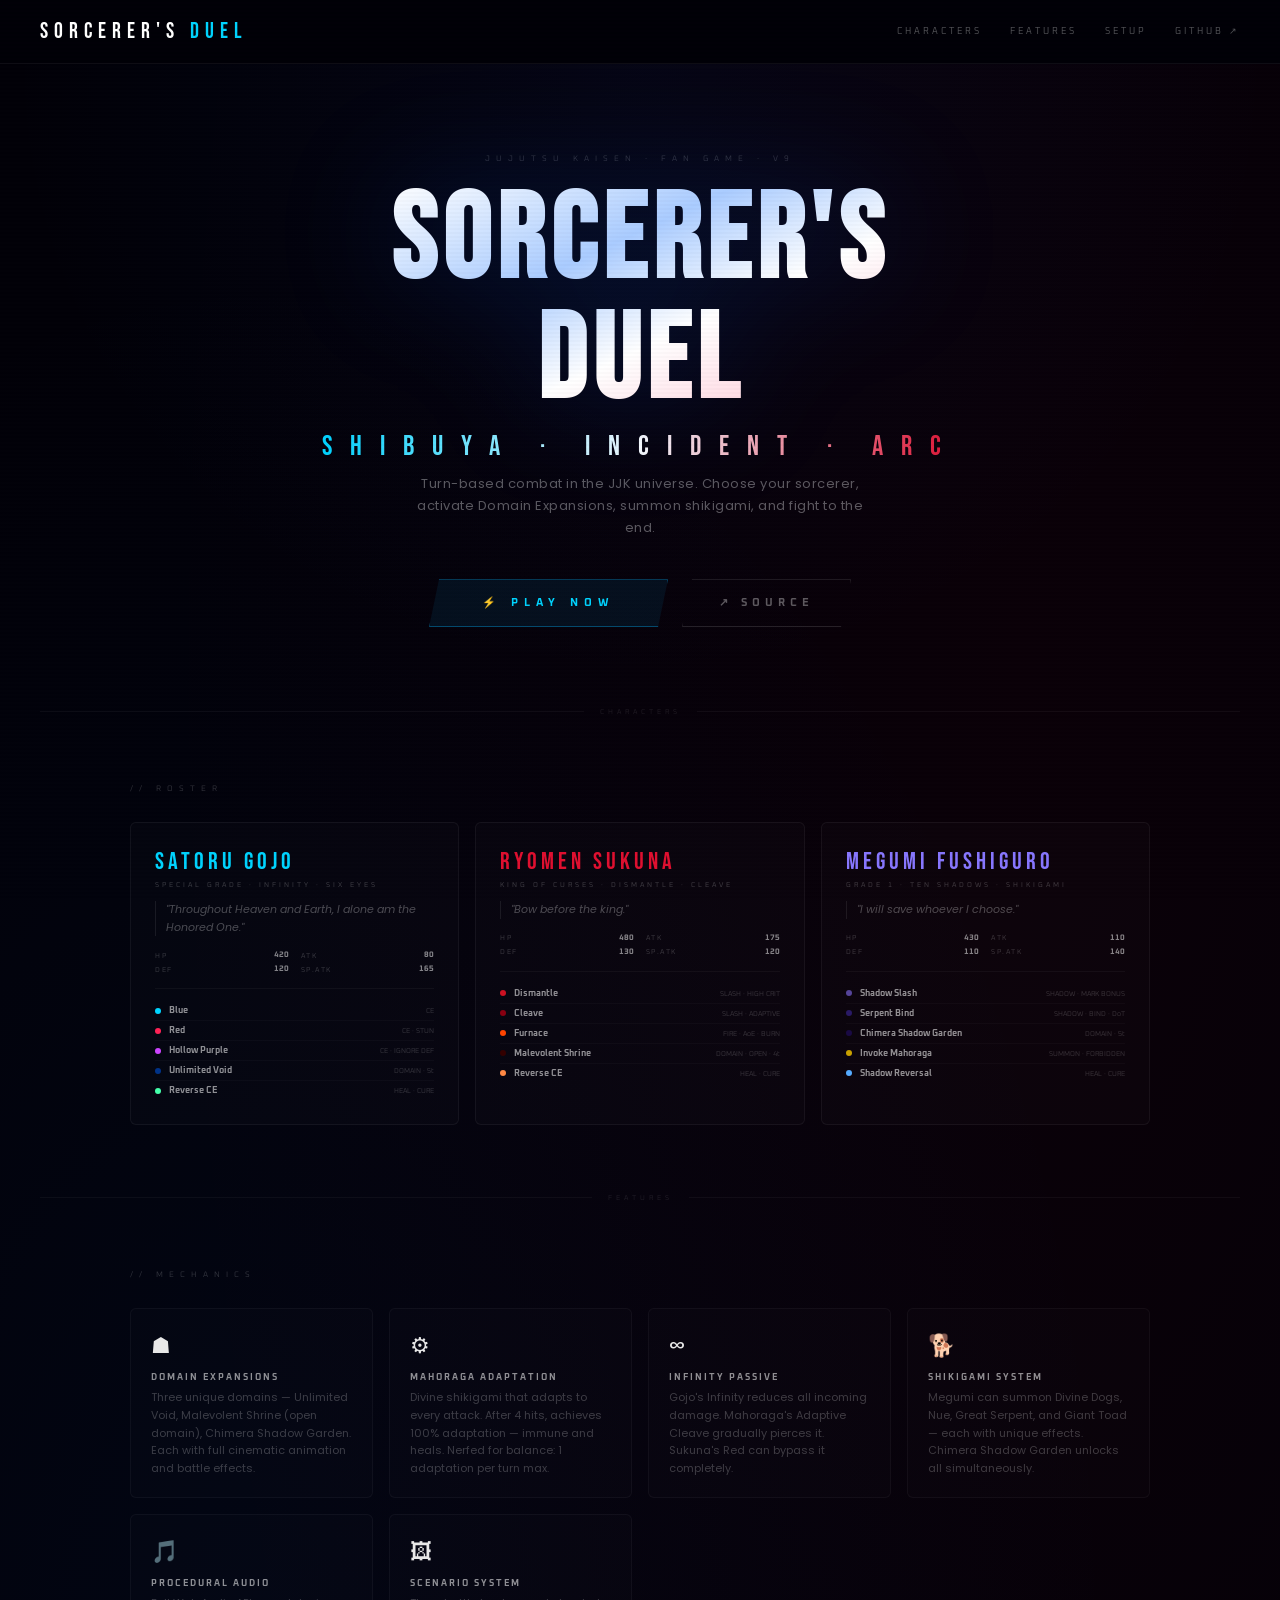
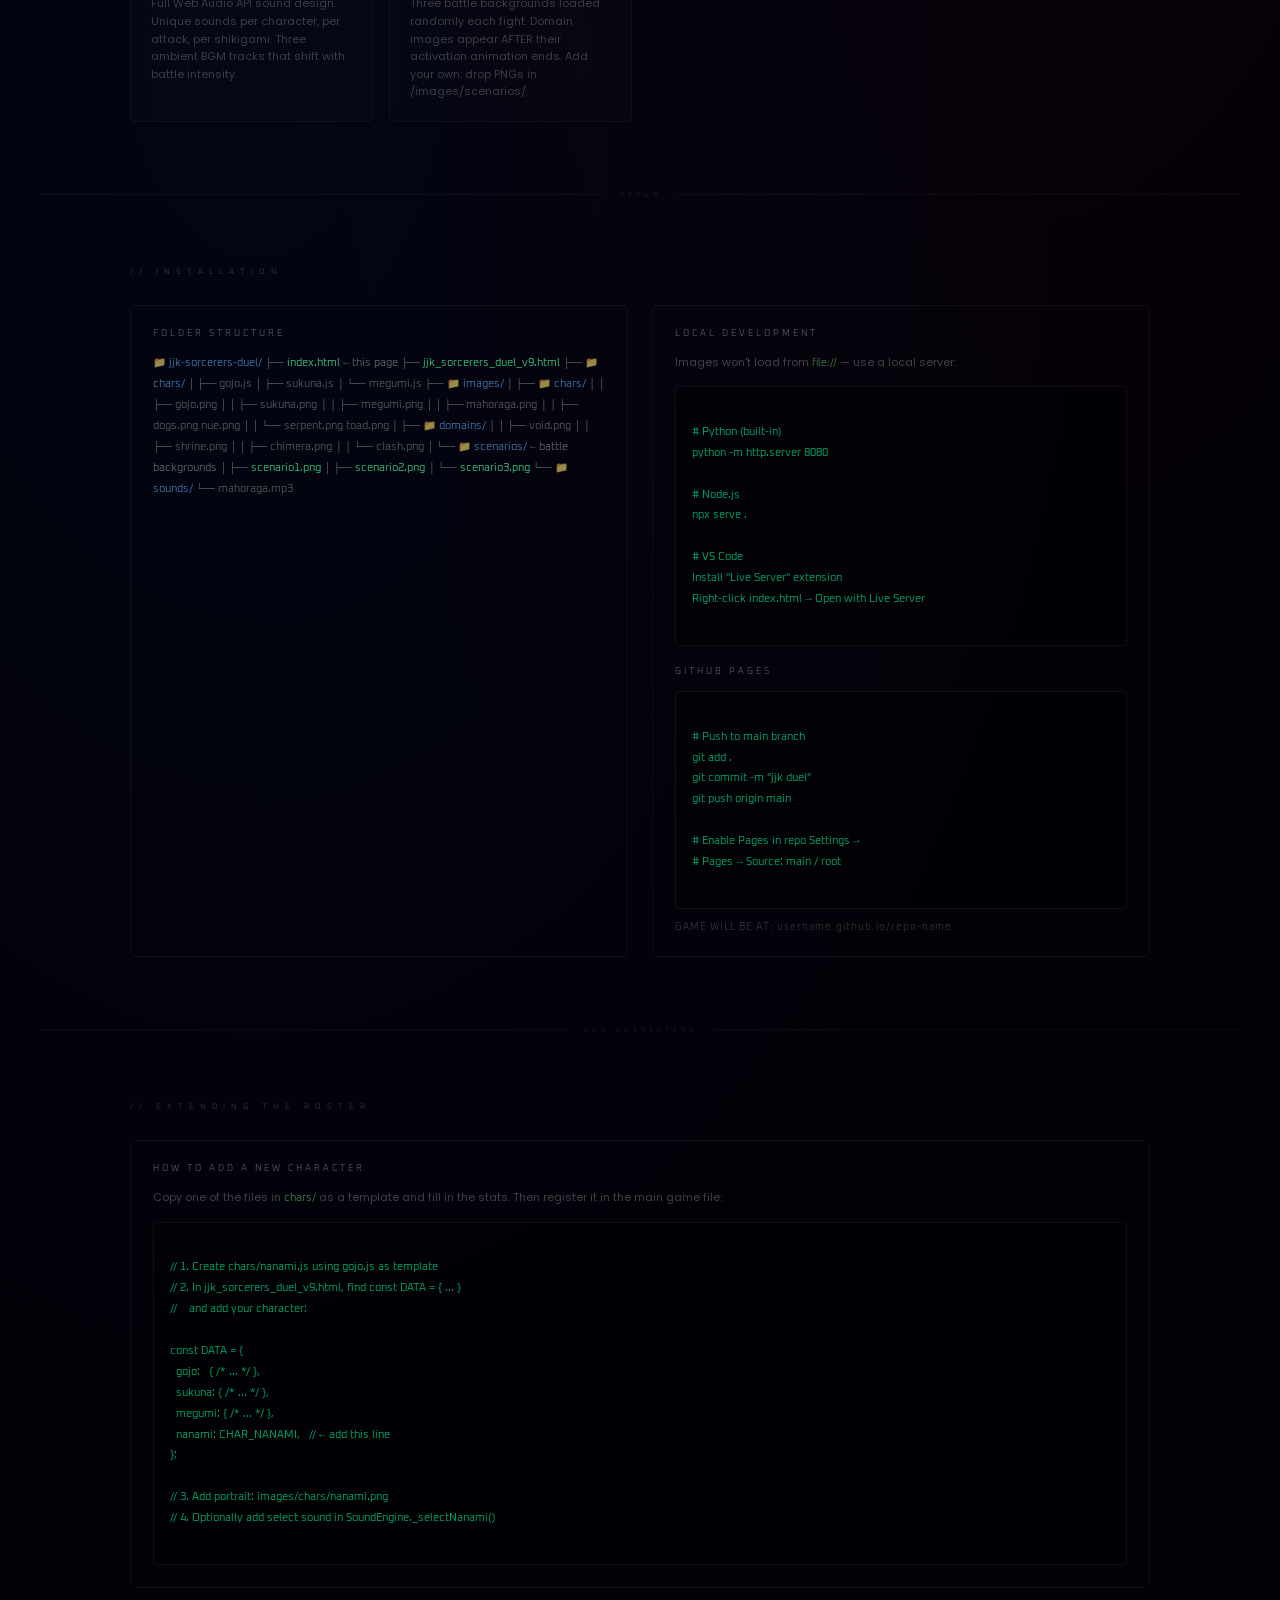
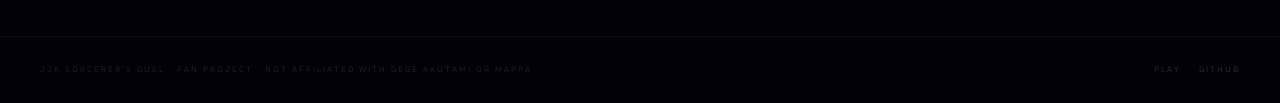
==== index.html @ ff82354a "Add files via upload" ====
<!DOCTYPE html>
<html lang="en">
<head>
<meta charset="UTF-8">
<meta name="viewport" content="width=device-width,initial-scale=1.0">
<title>JJK Sorcerer's Duel</title>
<link href="https://fonts.googleapis.com/css2?family=Bebas+Neue&family=Oxanium:wght@400;600;700;800&family=Poppins:wght@400;500;600&display=swap" rel="stylesheet">
<style>
*{margin:0;padding:0;box-sizing:border-box;}
:root{
  --blue:#00d4ff;--red:#e01030;--gold:#ffd700;
  --bg:#020108;--ft:'Bebas Neue',sans-serif;--fn:'Oxanium',monospace;
}
body{
  background:var(--bg);color:#e8e8e8;font-family:'Poppins',sans-serif;
  min-height:100vh;overflow-x:hidden;
  background-image:
    radial-gradient(ellipse at 20% 50%, rgba(0,80,200,.06) 0%, transparent 60%),
    radial-gradient(ellipse at 80% 20%, rgba(180,0,20,.05) 0%, transparent 60%);
}

/* ─ Header ─ */
.site-header{
  display:flex;align-items:center;justify-content:space-between;
  padding:18px 40px;border-bottom:1px solid rgba(255,255,255,.05);
  position:sticky;top:0;z-index:100;
  background:rgba(2,1,8,.92);backdrop-filter:blur(14px);
}
.logo{font-family:var(--ft);font-size:22px;letter-spacing:6px;color:#fff;}
.logo span{color:var(--blue);}
.nav-links{display:flex;gap:28px;}
.nav-links a{
  font-family:var(--fn);font-size:9px;letter-spacing:3px;color:rgba(255,255,255,.32);
  text-decoration:none;text-transform:uppercase;transition:.2s;
}
.nav-links a:hover{color:rgba(255,255,255,.7);}

/* ─ Hero ─ */
.hero{
  display:flex;flex-direction:column;align-items:center;justify-content:center;
  padding:90px 24px 60px;text-align:center;position:relative;
}
.hero::before{
  content:'';position:absolute;inset:0;
  background:radial-gradient(ellipse at center top, rgba(0,80,200,.07) 0%, transparent 70%);
  pointer-events:none;
}
.tag{
  font-family:var(--fn);font-size:8px;letter-spacing:6px;
  color:rgba(255,255,255,.18);margin-bottom:18px;text-transform:uppercase;
}
.hero-title{
  font-family:var(--ft);font-size:clamp(52px,10vw,120px);letter-spacing:6px;
  background:linear-gradient(155deg,#fff 0%,#aaccff 35%,#fff 60%,#ffbbcc 100%);
  -webkit-background-clip:text;-webkit-text-fill-color:transparent;background-clip:text;
  filter:drop-shadow(0 0 60px rgba(0,100,255,.2));
  line-height:1;margin-bottom:8px;
}
.hero-sub{
  font-family:var(--ft);font-size:clamp(12px,2.5vw,28px);letter-spacing:18px;
  background:linear-gradient(90deg,var(--blue),#fff,var(--red));
  -webkit-background-clip:text;-webkit-text-fill-color:transparent;background-clip:text;
  margin-bottom:10px;
}
.hero-desc{
  font-size:13px;color:rgba(255,255,255,.35);letter-spacing:.5px;
  max-width:480px;line-height:1.7;margin-bottom:40px;
}
.cta-row{display:flex;gap:14px;flex-wrap:wrap;justify-content:center;}
.btn-play{
  font-family:var(--fn);font-size:11px;font-weight:700;letter-spacing:6px;
  padding:16px 52px;cursor:pointer;text-transform:uppercase;
  background:rgba(0,180,255,.08);border:1px solid rgba(0,180,255,.35);
  color:var(--blue);transition:all .28s;
  clip-path:polygon(10px 0%,100% 0%,calc(100% - 10px) 100%,0% 100%);
  text-decoration:none;display:inline-block;position:relative;overflow:hidden;
}
.btn-play::before{
  content:'';position:absolute;inset:0;
  background:linear-gradient(90deg,transparent,rgba(0,200,255,.1),transparent);
  transform:translateX(-100%);transition:.5s;
}
.btn-play:hover::before{transform:translateX(100%);}
.btn-play:hover{background:rgba(0,180,255,.15);border-color:rgba(0,180,255,.65);color:#fff;}
.btn-gh{
  font-family:var(--fn);font-size:11px;font-weight:700;letter-spacing:5px;
  padding:16px 36px;cursor:pointer;text-transform:uppercase;
  background:transparent;border:1px solid rgba(255,255,255,.12);
  color:rgba(255,255,255,.35);transition:all .28s;
  clip-path:polygon(10px 0%,100% 0%,calc(100% - 10px) 100%,0% 100%);
  text-decoration:none;display:inline-block;
}
.btn-gh:hover{border-color:rgba(255,255,255,.3);color:rgba(255,255,255,.7);}

/* ─ Divider ─ */
.divider{display:flex;align-items:center;gap:16px;padding:0 40px;margin:20px 0;}
.div-line{flex:1;height:1px;background:rgba(255,255,255,.04);}
.div-txt{font-family:var(--fn);font-size:7px;letter-spacing:4px;color:rgba(255,255,255,.1);}

/* ─ Characters Section ─ */
.section{padding:48px 40px;max-width:1100px;margin:0 auto;}
.section-title{
  font-family:var(--fn);font-size:8px;letter-spacing:6px;
  color:rgba(255,255,255,.18);margin-bottom:28px;text-transform:uppercase;
}
.chars-grid{display:grid;grid-template-columns:repeat(auto-fit,minmax(280px,1fr));gap:16px;}
.char-card{
  border:1px solid rgba(255,255,255,.05);border-radius:6px;padding:24px;
  background:rgba(255,255,255,.015);position:relative;overflow:hidden;
  transition:all .3s;cursor:default;
}
.char-card::before{
  content:'';position:absolute;top:0;left:0;right:0;height:1px;opacity:0;transition:.4s;
}
.char-card.gojo::before{background:linear-gradient(90deg,transparent,var(--blue),transparent);}
.char-card.sukuna::before{background:linear-gradient(90deg,transparent,var(--red),transparent);}
.char-card.megumi::before{background:linear-gradient(90deg,transparent,#8877ff,transparent);}
.char-card:hover::before{opacity:1;}
.char-card:hover{transform:translateY(-4px);border-color:rgba(255,255,255,.1);}
.char-name{
  font-family:var(--ft);font-size:24px;letter-spacing:4px;margin-bottom:4px;
}
.char-card.gojo .char-name{color:var(--blue);}
.char-card.sukuna .char-name{color:var(--red);}
.char-card.megumi .char-name{color:#8877ff;}
.char-badge{
  font-family:var(--fn);font-size:7px;letter-spacing:3px;
  color:rgba(255,255,255,.22);margin-bottom:12px;
}
.char-quote{
  font-size:11px;font-style:italic;color:rgba(255,255,255,.28);
  margin-bottom:14px;line-height:1.6;border-left:1px solid rgba(255,255,255,.08);
  padding-left:10px;
}
.stat-grid{display:grid;grid-template-columns:1fr 1fr;gap:4px 12px;}
.stat-row{display:flex;justify-content:space-between;align-items:center;}
.stat-lbl{font-family:var(--fn);font-size:7px;color:rgba(255,255,255,.2);letter-spacing:1.5px;}
.stat-val{font-family:var(--fn);font-size:8px;color:rgba(255,255,255,.5);font-weight:700;}
.moves-list{margin-top:14px;border-top:1px solid rgba(255,255,255,.04);padding-top:12px;}
.move-item{
  display:flex;align-items:center;gap:8px;padding:4px 0;
  border-bottom:1px solid rgba(255,255,255,.025);
}
.move-item:last-child{border-bottom:none;}
.move-dot{width:6px;height:6px;border-radius:50%;flex-shrink:0;}
.move-nm{font-family:var(--fn);font-size:9px;font-weight:700;color:rgba(255,255,255,.55);}
.move-type{font-family:var(--fn);font-size:7px;color:rgba(255,255,255,.18);margin-left:auto;}

/* ─ Features ─ */
.features{display:grid;grid-template-columns:repeat(auto-fit,minmax(220px,1fr));gap:16px;margin-top:8px;}
.feat{border:1px solid rgba(255,255,255,.04);border-radius:6px;padding:20px;background:rgba(255,255,255,.01);}
.feat-icon{font-size:22px;margin-bottom:10px;}
.feat-title{font-family:var(--fn);font-size:9px;font-weight:700;letter-spacing:2px;color:rgba(255,255,255,.55);margin-bottom:6px;}
.feat-desc{font-size:11px;color:rgba(255,255,255,.22);line-height:1.6;}

/* ─ Setup ─ */
.setup-grid{display:grid;grid-template-columns:1fr 1fr;gap:24px;}
@media(max-width:640px){.setup-grid{grid-template-columns:1fr;}}
.setup-box{border:1px solid rgba(255,255,255,.05);border-radius:6px;padding:22px;}
.setup-title{font-family:var(--fn);font-size:9px;letter-spacing:3px;color:rgba(255,255,255,.3);margin-bottom:14px;}
.code{
  font-family:'Oxanium',monospace;font-size:11px;
  background:rgba(0,0,0,.4);border:1px solid rgba(255,255,255,.06);
  border-radius:4px;padding:14px 16px;color:rgba(0,200,120,.8);
  line-height:1.9;overflow-x:auto;white-space:pre;
}
.folder-tree{
  font-family:'Oxanium',monospace;font-size:10.5px;
  color:rgba(255,255,255,.35);line-height:2;
}
.folder-tree .d{color:rgba(100,180,255,.6);}
.folder-tree .f{color:rgba(255,255,255,.3);}
.folder-tree .highlight{color:rgba(80,255,160,.7);}

/* ─ Footer ─ */
footer{
  border-top:1px solid rgba(255,255,255,.04);
  padding:28px 40px;
  display:flex;align-items:center;justify-content:space-between;
  flex-wrap:wrap;gap:12px;
}
.footer-txt{font-family:var(--fn);font-size:7.5px;letter-spacing:2px;color:rgba(255,255,255,.12);}
.footer-links{display:flex;gap:18px;}
.footer-links a{font-family:var(--fn);font-size:7.5px;letter-spacing:2px;color:rgba(255,255,255,.16);text-decoration:none;transition:.2s;}
.footer-links a:hover{color:rgba(255,255,255,.4);}

/* ─ Scan line atmosphere ─ */
body::after{
  content:'';position:fixed;inset:0;pointer-events:none;z-index:999;
  background:repeating-linear-gradient(0deg,transparent,transparent 2px,rgba(0,0,0,.015) 2px,rgba(0,0,0,.015) 4px);
}
</style>
</head>
<body>

<header class="site-header">
  <div class="logo">SORCERER'S <span>DUEL</span></div>
  <nav class="nav-links">
    <a href="#chars">CHARACTERS</a>
    <a href="#features">FEATURES</a>
    <a href="#setup">SETUP</a>
    <a href="https://github.com" target="_blank">GITHUB ↗</a>
  </nav>
</header>

<section class="hero">
  <div class="tag">Jujutsu Kaisen · Fan Game · v9</div>
  <h1 class="hero-title">SORCERER'S<br>DUEL</h1>
  <div class="hero-sub">SHIBUYA · INCIDENT · ARC</div>
  <p class="hero-desc">
    Turn-based combat in the JJK universe. Choose your sorcerer,<br>
    activate Domain Expansions, summon shikigami, and fight to the end.
  </p>
  <div class="cta-row">
    <a href="jjk_sorcerers_duel_v9.html" class="btn-play">⚡ PLAY NOW</a>
    <a href="https://github.com" target="_blank" class="btn-gh">↗ SOURCE</a>
  </div>
</section>

<div class="divider"><div class="div-line"></div><div class="div-txt">CHARACTERS</div><div class="div-line"></div></div>

<section class="section" id="chars">
  <div class="section-title">// ROSTER</div>
  <div class="chars-grid">

    <!-- GOJO -->
    <div class="char-card gojo">
      <div class="char-name">SATORU GOJO</div>
      <div class="char-badge">SPECIAL GRADE · INFINITY · SIX EYES</div>
      <div class="char-quote">"Throughout Heaven and Earth, I alone am the Honored One."</div>
      <div class="stat-grid">
        <div class="stat-row"><span class="stat-lbl">HP</span><span class="stat-val">420</span></div>
        <div class="stat-row"><span class="stat-lbl">ATK</span><span class="stat-val">80</span></div>
        <div class="stat-row"><span class="stat-lbl">DEF</span><span class="stat-val">120</span></div>
        <div class="stat-row"><span class="stat-lbl">SP.ATK</span><span class="stat-val">165</span></div>
      </div>
      <div class="moves-list">
        <div class="move-item"><div class="move-dot" style="background:#00d4ff"></div><span class="move-nm">Blue</span><span class="move-type">CE</span></div>
        <div class="move-item"><div class="move-dot" style="background:#ff2255"></div><span class="move-nm">Red</span><span class="move-type">CE · STUN</span></div>
        <div class="move-item"><div class="move-dot" style="background:#cc44ff"></div><span class="move-nm">Hollow Purple</span><span class="move-type">CE · IGNORE DEF</span></div>
        <div class="move-item"><div class="move-dot" style="background:#003388"></div><span class="move-nm">Unlimited Void</span><span class="move-type">DOMAIN · 5t</span></div>
        <div class="move-item"><div class="move-dot" style="background:#44ffaa"></div><span class="move-nm">Reverse CE</span><span class="move-type">HEAL · CURE</span></div>
      </div>
    </div>

    <!-- SUKUNA -->
    <div class="char-card sukuna">
      <div class="char-name">RYOMEN SUKUNA</div>
      <div class="char-badge">KING OF CURSES · DISMANTLE · CLEAVE</div>
      <div class="char-quote">"Bow before the king."</div>
      <div class="stat-grid">
        <div class="stat-row"><span class="stat-lbl">HP</span><span class="stat-val">480</span></div>
        <div class="stat-row"><span class="stat-lbl">ATK</span><span class="stat-val">175</span></div>
        <div class="stat-row"><span class="stat-lbl">DEF</span><span class="stat-val">130</span></div>
        <div class="stat-row"><span class="stat-lbl">SP.ATK</span><span class="stat-val">120</span></div>
      </div>
      <div class="moves-list">
        <div class="move-item"><div class="move-dot" style="background:#cc1122"></div><span class="move-nm">Dismantle</span><span class="move-type">SLASH · HIGH CRIT</span></div>
        <div class="move-item"><div class="move-dot" style="background:#880011"></div><span class="move-nm">Cleave</span><span class="move-type">SLASH · ADAPTIVE</span></div>
        <div class="move-item"><div class="move-dot" style="background:#ff4400"></div><span class="move-nm">Furnace</span><span class="move-type">FIRE · AoE · BURN</span></div>
        <div class="move-item"><div class="move-dot" style="background:#330000"></div><span class="move-nm">Malevolent Shrine</span><span class="move-type">DOMAIN · OPEN · 4t</span></div>
        <div class="move-item"><div class="move-dot" style="background:#ff8844"></div><span class="move-nm">Reverse CE</span><span class="move-type">HEAL · CURE</span></div>
      </div>
    </div>

    <!-- MEGUMI -->
    <div class="char-card megumi">
      <div class="char-name">MEGUMI FUSHIGURO</div>
      <div class="char-badge">GRADE 1 · TEN SHADOWS · SHIKIGAMI</div>
      <div class="char-quote">"I will save whoever I choose."</div>
      <div class="stat-grid">
        <div class="stat-row"><span class="stat-lbl">HP</span><span class="stat-val">430</span></div>
        <div class="stat-row"><span class="stat-lbl">ATK</span><span class="stat-val">110</span></div>
        <div class="stat-row"><span class="stat-lbl">DEF</span><span class="stat-val">110</span></div>
        <div class="stat-row"><span class="stat-lbl">SP.ATK</span><span class="stat-val">140</span></div>
      </div>
      <div class="moves-list">
        <div class="move-item"><div class="move-dot" style="background:#554499"></div><span class="move-nm">Shadow Slash</span><span class="move-type">SHADOW · MARK BONUS</span></div>
        <div class="move-item"><div class="move-dot" style="background:#2a1a66"></div><span class="move-nm">Serpent Bind</span><span class="move-type">SHADOW · BIND · DoT</span></div>
        <div class="move-item"><div class="move-dot" style="background:#1a0a44"></div><span class="move-nm">Chimera Shadow Garden</span><span class="move-type">DOMAIN · 5t</span></div>
        <div class="move-item"><div class="move-dot" style="background:#c8a000"></div><span class="move-nm">Invoke Mahoraga</span><span class="move-type">SUMMON · FORBIDDEN</span></div>
        <div class="move-item"><div class="move-dot" style="background:#55aaff"></div><span class="move-nm">Shadow Reversal</span><span class="move-type">HEAL · CURE</span></div>
      </div>
    </div>

  </div>
</section>

<div class="divider"><div class="div-line"></div><div class="div-txt">FEATURES</div><div class="div-line"></div></div>

<section class="section" id="features">
  <div class="section-title">// MECHANICS</div>
  <div class="features">
    <div class="feat">
      <div class="feat-icon">☗</div>
      <div class="feat-title">DOMAIN EXPANSIONS</div>
      <div class="feat-desc">Three unique domains — Unlimited Void, Malevolent Shrine (open domain), Chimera Shadow Garden. Each with full cinematic animation and battle effects.</div>
    </div>
    <div class="feat">
      <div class="feat-icon">⚙</div>
      <div class="feat-title">MAHORAGA ADAPTATION</div>
      <div class="feat-desc">Divine shikigami that adapts to every attack. After 4 hits, achieves 100% adaptation — immune and heals. Nerfed for balance: 1 adaptation per turn max.</div>
    </div>
    <div class="feat">
      <div class="feat-icon">∞</div>
      <div class="feat-title">INFINITY PASSIVE</div>
      <div class="feat-desc">Gojo's Infinity reduces all incoming damage. Mahoraga's Adaptive Cleave gradually pierces it. Sukuna's Red can bypass it completely.</div>
    </div>
    <div class="feat">
      <div class="feat-icon">🐕</div>
      <div class="feat-title">SHIKIGAMI SYSTEM</div>
      <div class="feat-desc">Megumi can summon Divine Dogs, Nue, Great Serpent, and Giant Toad — each with unique effects. Chimera Shadow Garden unlocks all simultaneously.</div>
    </div>
    <div class="feat">
      <div class="feat-icon">🎵</div>
      <div class="feat-title">PROCEDURAL AUDIO</div>
      <div class="feat-desc">Full Web Audio API sound design. Unique sounds per character, per attack, per shikigami. Three ambient BGM tracks that shift with battle intensity.</div>
    </div>
    <div class="feat">
      <div class="feat-icon">🖼</div>
      <div class="feat-title">SCENARIO SYSTEM</div>
      <div class="feat-desc">Three battle backgrounds loaded randomly each fight. Domain images appear AFTER their activation animation ends. Add your own: drop PNGs in /images/scenarios/.</div>
    </div>
  </div>
</section>

<div class="divider"><div class="div-line"></div><div class="div-txt">SETUP</div><div class="div-line"></div></div>

<section class="section" id="setup">
  <div class="section-title">// INSTALLATION</div>
  <div class="setup-grid">
    <div class="setup-box">
      <div class="setup-title">FOLDER STRUCTURE</div>
      <div class="folder-tree">
<span class="d">📁 jjk-sorcerers-duel/</span>
├── <span class="highlight">index.html</span>          ← this page
├── <span class="highlight">jjk_sorcerers_duel_v9.html</span>
├── <span class="d">📁 chars/</span>
│   ├── <span class="f">gojo.js</span>
│   ├── <span class="f">sukuna.js</span>
│   └── <span class="f">megumi.js</span>
├── <span class="d">📁 images/</span>
│   ├── <span class="d">📁 chars/</span>
│   │   ├── <span class="f">gojo.png</span>
│   │   ├── <span class="f">sukuna.png</span>
│   │   ├── <span class="f">megumi.png</span>
│   │   ├── <span class="f">mahoraga.png</span>
│   │   ├── <span class="f">dogs.png  nue.png</span>
│   │   └── <span class="f">serpent.png  toad.png</span>
│   ├── <span class="d">📁 domains/</span>
│   │   ├── <span class="f">void.png</span>
│   │   ├── <span class="f">shrine.png</span>
│   │   ├── <span class="f">chimera.png</span>
│   │   └── <span class="f">clash.png</span>
│   └── <span class="d">📁 scenarios/</span>  ← battle backgrounds
│       ├── <span class="highlight">scenario1.png</span>
│       ├── <span class="highlight">scenario2.png</span>
│       └── <span class="highlight">scenario3.png</span>
└── <span class="d">📁 sounds/</span>
    └── <span class="f">mahoraga.mp3</span>
      </div>
    </div>
    <div class="setup-box">
      <div class="setup-title">LOCAL DEVELOPMENT</div>
      <p style="font-size:11px;color:rgba(255,255,255,.25);margin-bottom:14px;line-height:1.7;">
        Images won't load from <code style="font-family:var(--fn);font-size:10px;color:rgba(100,200,100,.6)">file://</code> — use a local server:
      </p>
      <div class="code">
# Python (built-in)
python -m http.server 8080

# Node.js
npx serve .

# VS Code
Install "Live Server" extension
Right-click index.html → Open with Live Server
      </div>
      <div class="setup-title" style="margin-top:20px;">GITHUB PAGES</div>
      <div class="code">
# Push to main branch
git add .
git commit -m "jjk duel"
git push origin main

# Enable Pages in repo Settings →
# Pages → Source: main / root
      </div>
      <p style="font-size:10px;color:rgba(255,255,255,.18);margin-top:12px;font-family:var(--fn);letter-spacing:1px;">
        GAME WILL BE AT: username.github.io/repo-name
      </p>
    </div>
  </div>
</section>

<div class="divider"><div class="div-line"></div><div class="div-txt">ADD CHARACTERS</div><div class="div-line"></div></div>

<section class="section">
  <div class="section-title">// EXTENDING THE ROSTER</div>
  <div class="setup-box">
    <div class="setup-title">HOW TO ADD A NEW CHARACTER</div>
    <p style="font-size:11px;color:rgba(255,255,255,.25);margin-bottom:14px;line-height:1.7;">
      Copy one of the files in <code style="font-family:var(--fn);color:rgba(100,200,100,.6)">chars/</code> as a template and fill in the stats. Then register it in the main game file:
    </p>
    <div class="code">
// 1. Create chars/nanami.js using gojo.js as template
// 2. In jjk_sorcerers_duel_v9.html, find const DATA = { ... }
//    and add your character:

const DATA = {
  gojo:   { /* ... */ },
  sukuna: { /* ... */ },
  megumi: { /* ... */ },
  nanami: CHAR_NANAMI,   // ← add this line
};

// 3. Add portrait: images/chars/nanami.png
// 4. Optionally add select sound in SoundEngine._selectNanami()
    </div>
  </div>
</section>

<footer>
  <div class="footer-txt">JJK SORCERER'S DUEL · FAN PROJECT · NOT AFFILIATED WITH GEGE AKUTAMI OR MAPPA</div>
  <div class="footer-links">
    <a href="jjk_sorcerers_duel_v9.html">PLAY</a>
    <a href="https://github.com" target="_blank">GITHUB</a>
  </div>
</footer>

</body>
</html>
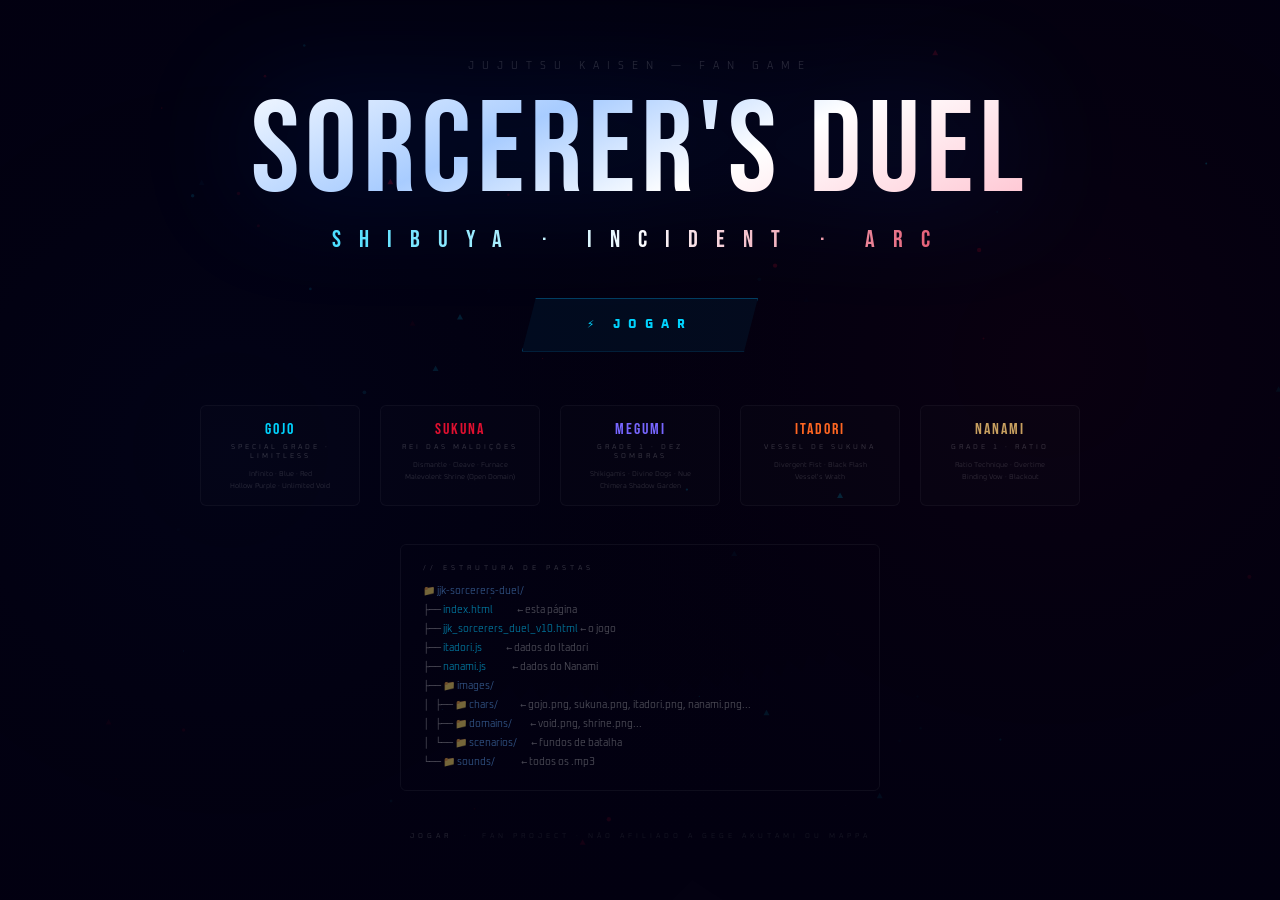
==== commit 698d2545: "Add files via upload" ====
--- a/index.html
+++ b/index.html
@@ -1,432 +1,167 @@
 <!DOCTYPE html>
-<html lang="en">
+<html lang="pt-BR">
 <head>
 <meta charset="UTF-8">
 <meta name="viewport" content="width=device-width,initial-scale=1.0">
 <title>JJK Sorcerer's Duel</title>
-<link href="https://fonts.googleapis.com/css2?family=Bebas+Neue&family=Oxanium:wght@400;600;700;800&family=Poppins:wght@400;500;600&display=swap" rel="stylesheet">
+<link href="https://fonts.googleapis.com/css2?family=Bebas+Neue&family=Oxanium:wght@400;700;800&display=swap" rel="stylesheet">
 <style>
 *{margin:0;padding:0;box-sizing:border-box;}
-:root{
-  --blue:#00d4ff;--red:#e01030;--gold:#ffd700;
-  --bg:#020108;--ft:'Bebas Neue',sans-serif;--fn:'Oxanium',monospace;
-}
-body{
-  background:var(--bg);color:#e8e8e8;font-family:'Poppins',sans-serif;
-  min-height:100vh;overflow-x:hidden;
-  background-image:
-    radial-gradient(ellipse at 20% 50%, rgba(0,80,200,.06) 0%, transparent 60%),
-    radial-gradient(ellipse at 80% 20%, rgba(180,0,20,.05) 0%, transparent 60%);
-}
+:root{--blue:#00d4ff;--red:#e01030;--purple:#7766ff;--bg:#030111;--ft:'Bebas Neue',sans-serif;--fn:'Oxanium',monospace;}
+body{background:var(--bg);color:#e8e8e8;font-family:var(--fn);min-height:100vh;display:flex;flex-direction:column;align-items:center;justify-content:center;overflow:hidden;}
 
-/* ─ Header ─ */
-.site-header{
-  display:flex;align-items:center;justify-content:space-between;
-  padding:18px 40px;border-bottom:1px solid rgba(255,255,255,.05);
-  position:sticky;top:0;z-index:100;
-  background:rgba(2,1,8,.92);backdrop-filter:blur(14px);
-}
-.logo{font-family:var(--ft);font-size:22px;letter-spacing:6px;color:#fff;}
-.logo span{color:var(--blue);}
-.nav-links{display:flex;gap:28px;}
-.nav-links a{
-  font-family:var(--fn);font-size:9px;letter-spacing:3px;color:rgba(255,255,255,.32);
-  text-decoration:none;text-transform:uppercase;transition:.2s;
-}
-.nav-links a:hover{color:rgba(255,255,255,.7);}
+/* Particle canvas */
+#bg-cv{position:fixed;inset:0;pointer-events:none;z-index:0;}
 
-/* ─ Hero ─ */
-.hero{
-  display:flex;flex-direction:column;align-items:center;justify-content:center;
-  padding:90px 24px 60px;text-align:center;position:relative;
-}
-.hero::before{
-  content:'';position:absolute;inset:0;
-  background:radial-gradient(ellipse at center top, rgba(0,80,200,.07) 0%, transparent 70%);
-  pointer-events:none;
-}
-.tag{
-  font-family:var(--fn);font-size:8px;letter-spacing:6px;
-  color:rgba(255,255,255,.18);margin-bottom:18px;text-transform:uppercase;
-}
-.hero-title{
-  font-family:var(--ft);font-size:clamp(52px,10vw,120px);letter-spacing:6px;
-  background:linear-gradient(155deg,#fff 0%,#aaccff 35%,#fff 60%,#ffbbcc 100%);
+/* Content */
+.wrap{position:relative;z-index:1;text-align:center;padding:40px 24px;}
+
+.eyebrow{font-size:10px;letter-spacing:8px;color:rgba(255,255,255,.14);margin-bottom:14px;text-transform:uppercase;}
+
+.title{font-family:var(--ft);font-size:clamp(56px,11vw,130px);letter-spacing:6px;line-height:1;
+  background:linear-gradient(155deg,#fff 0%,#a8ccff 35%,#fff 60%,#ffb8c8 100%);
   -webkit-background-clip:text;-webkit-text-fill-color:transparent;background-clip:text;
-  filter:drop-shadow(0 0 60px rgba(0,100,255,.2));
-  line-height:1;margin-bottom:8px;
-}
-.hero-sub{
-  font-family:var(--ft);font-size:clamp(12px,2.5vw,28px);letter-spacing:18px;
+  filter:drop-shadow(0 0 60px rgba(0,100,255,.22));}
+
+.sub{font-family:var(--ft);font-size:clamp(11px,2.2vw,24px);letter-spacing:18px;
   background:linear-gradient(90deg,var(--blue),#fff,var(--red));
   -webkit-background-clip:text;-webkit-text-fill-color:transparent;background-clip:text;
-  margin-bottom:10px;
+  margin:8px 0 44px;}
+
+/* Play button */
+.play-btn{
+  display:inline-block;font-family:var(--fn);font-size:12px;font-weight:800;letter-spacing:8px;
+  padding:18px 64px;text-decoration:none;text-transform:uppercase;color:var(--blue);
+  background:rgba(0,180,255,.06);border:1px solid rgba(0,180,255,.30);
+  clip-path:polygon(14px 0%,100% 0%,calc(100% - 14px) 100%,0% 100%);
+  position:relative;overflow:hidden;transition:all .28s;cursor:pointer;
 }
-.hero-desc{
-  font-size:13px;color:rgba(255,255,255,.35);letter-spacing:.5px;
-  max-width:480px;line-height:1.7;margin-bottom:40px;
+.play-btn::before{content:'';position:absolute;inset:0;
+  background:linear-gradient(90deg,transparent,rgba(0,200,255,.12),transparent);
+  transform:translateX(-100%);transition:.5s;}
+.play-btn:hover::before{transform:translateX(100%);}
+.play-btn:hover{background:rgba(0,180,255,.14);border-color:rgba(0,180,255,.6);color:#fff;}
+
+/* Characters row */
+.chars{display:flex;gap:20px;justify-content:center;margin-top:48px;flex-wrap:wrap;}
+.char{
+  width:160px;border:1px solid rgba(255,255,255,.04);border-radius:6px;
+  padding:14px;background:rgba(255,255,255,.012);position:relative;overflow:hidden;
+  transition:transform .25s,border-color .25s;
 }
-.cta-row{display:flex;gap:14px;flex-wrap:wrap;justify-content:center;}
-.btn-play{
-  font-family:var(--fn);font-size:11px;font-weight:700;letter-spacing:6px;
-  padding:16px 52px;cursor:pointer;text-transform:uppercase;
-  background:rgba(0,180,255,.08);border:1px solid rgba(0,180,255,.35);
-  color:var(--blue);transition:all .28s;
-  clip-path:polygon(10px 0%,100% 0%,calc(100% - 10px) 100%,0% 100%);
-  text-decoration:none;display:inline-block;position:relative;overflow:hidden;
-}
-.btn-play::before{
-  content:'';position:absolute;inset:0;
-  background:linear-gradient(90deg,transparent,rgba(0,200,255,.1),transparent);
-  transform:translateX(-100%);transition:.5s;
-}
-.btn-play:hover::before{transform:translateX(100%);}
-.btn-play:hover{background:rgba(0,180,255,.15);border-color:rgba(0,180,255,.65);color:#fff;}
-.btn-gh{
-  font-family:var(--fn);font-size:11px;font-weight:700;letter-spacing:5px;
-  padding:16px 36px;cursor:pointer;text-transform:uppercase;
-  background:transparent;border:1px solid rgba(255,255,255,.12);
-  color:rgba(255,255,255,.35);transition:all .28s;
-  clip-path:polygon(10px 0%,100% 0%,calc(100% - 10px) 100%,0% 100%);
-  text-decoration:none;display:inline-block;
-}
-.btn-gh:hover{border-color:rgba(255,255,255,.3);color:rgba(255,255,255,.7);}
+.char::before{content:'';position:absolute;top:0;left:0;right:0;height:1px;opacity:0;transition:.3s;}
+.char.g::before{background:linear-gradient(90deg,transparent,var(--blue),transparent);}
+.char.s::before{background:linear-gradient(90deg,transparent,var(--red),transparent);}
+.char.m::before{background:linear-gradient(90deg,transparent,var(--purple),transparent);}
+.char.i::before{background:linear-gradient(90deg,transparent,#ff6622,transparent);}
+.char.n::before{background:linear-gradient(90deg,transparent,#c8a060,transparent);}
+.char:hover::before{opacity:1;}
+.char:hover{transform:translateY(-4px);border-color:rgba(255,255,255,.09);}
+.char-name{font-family:var(--ft);font-size:16px;letter-spacing:2px;margin-bottom:3px;}
+.char.g .char-name{color:var(--blue);}
+.char.s .char-name{color:var(--red);}
+.char.m .char-name{color:var(--purple);}
+.char.i .char-name{color:#ff6622;}
+.char.n .char-name{color:#c8a060;}
+.char-role{font-size:7px;letter-spacing:3px;color:rgba(255,255,255,.2);margin-bottom:8px;}
+.char-tag{font-size:7px;color:rgba(255,255,255,.15);line-height:1.7;}
 
-/* ─ Divider ─ */
-.divider{display:flex;align-items:center;gap:16px;padding:0 40px;margin:20px 0;}
-.div-line{flex:1;height:1px;background:rgba(255,255,255,.04);}
-.div-txt{font-family:var(--fn);font-size:7px;letter-spacing:4px;color:rgba(255,255,255,.1);}
+/* Footer */
+.footer{margin-top:40px;font-size:7px;letter-spacing:4px;color:rgba(255,255,255,.08);}
+.footer a{color:rgba(255,255,255,.15);text-decoration:none;transition:color .2s;}
+.footer a:hover{color:rgba(255,255,255,.4);}
 
-/* ─ Characters Section ─ */
-.section{padding:48px 40px;max-width:1100px;margin:0 auto;}
-.section-title{
-  font-family:var(--fn);font-size:8px;letter-spacing:6px;
-  color:rgba(255,255,255,.18);margin-bottom:28px;text-transform:uppercase;
-}
-.chars-grid{display:grid;grid-template-columns:repeat(auto-fit,minmax(280px,1fr));gap:16px;}
-.char-card{
-  border:1px solid rgba(255,255,255,.05);border-radius:6px;padding:24px;
-  background:rgba(255,255,255,.015);position:relative;overflow:hidden;
-  transition:all .3s;cursor:default;
-}
-.char-card::before{
-  content:'';position:absolute;top:0;left:0;right:0;height:1px;opacity:0;transition:.4s;
-}
-.char-card.gojo::before{background:linear-gradient(90deg,transparent,var(--blue),transparent);}
-.char-card.sukuna::before{background:linear-gradient(90deg,transparent,var(--red),transparent);}
-.char-card.megumi::before{background:linear-gradient(90deg,transparent,#8877ff,transparent);}
-.char-card:hover::before{opacity:1;}
-.char-card:hover{transform:translateY(-4px);border-color:rgba(255,255,255,.1);}
-.char-name{
-  font-family:var(--ft);font-size:24px;letter-spacing:4px;margin-bottom:4px;
-}
-.char-card.gojo .char-name{color:var(--blue);}
-.char-card.sukuna .char-name{color:var(--red);}
-.char-card.megumi .char-name{color:#8877ff;}
-.char-badge{
-  font-family:var(--fn);font-size:7px;letter-spacing:3px;
-  color:rgba(255,255,255,.22);margin-bottom:12px;
-}
-.char-quote{
-  font-size:11px;font-style:italic;color:rgba(255,255,255,.28);
-  margin-bottom:14px;line-height:1.6;border-left:1px solid rgba(255,255,255,.08);
-  padding-left:10px;
-}
-.stat-grid{display:grid;grid-template-columns:1fr 1fr;gap:4px 12px;}
-.stat-row{display:flex;justify-content:space-between;align-items:center;}
-.stat-lbl{font-family:var(--fn);font-size:7px;color:rgba(255,255,255,.2);letter-spacing:1.5px;}
-.stat-val{font-family:var(--fn);font-size:8px;color:rgba(255,255,255,.5);font-weight:700;}
-.moves-list{margin-top:14px;border-top:1px solid rgba(255,255,255,.04);padding-top:12px;}
-.move-item{
-  display:flex;align-items:center;gap:8px;padding:4px 0;
-  border-bottom:1px solid rgba(255,255,255,.025);
-}
-.move-item:last-child{border-bottom:none;}
-.move-dot{width:6px;height:6px;border-radius:50%;flex-shrink:0;}
-.move-nm{font-family:var(--fn);font-size:9px;font-weight:700;color:rgba(255,255,255,.55);}
-.move-type{font-family:var(--fn);font-size:7px;color:rgba(255,255,255,.18);margin-left:auto;}
-
-/* ─ Features ─ */
-.features{display:grid;grid-template-columns:repeat(auto-fit,minmax(220px,1fr));gap:16px;margin-top:8px;}
-.feat{border:1px solid rgba(255,255,255,.04);border-radius:6px;padding:20px;background:rgba(255,255,255,.01);}
-.feat-icon{font-size:22px;margin-bottom:10px;}
-.feat-title{font-family:var(--fn);font-size:9px;font-weight:700;letter-spacing:2px;color:rgba(255,255,255,.55);margin-bottom:6px;}
-.feat-desc{font-size:11px;color:rgba(255,255,255,.22);line-height:1.6;}
-
-/* ─ Setup ─ */
-.setup-grid{display:grid;grid-template-columns:1fr 1fr;gap:24px;}
-@media(max-width:640px){.setup-grid{grid-template-columns:1fr;}}
-.setup-box{border:1px solid rgba(255,255,255,.05);border-radius:6px;padding:22px;}
-.setup-title{font-family:var(--fn);font-size:9px;letter-spacing:3px;color:rgba(255,255,255,.3);margin-bottom:14px;}
-.code{
-  font-family:'Oxanium',monospace;font-size:11px;
-  background:rgba(0,0,0,.4);border:1px solid rgba(255,255,255,.06);
-  border-radius:4px;padding:14px 16px;color:rgba(0,200,120,.8);
-  line-height:1.9;overflow-x:auto;white-space:pre;
-}
-.folder-tree{
-  font-family:'Oxanium',monospace;font-size:10.5px;
-  color:rgba(255,255,255,.35);line-height:2;
-}
-.folder-tree .d{color:rgba(100,180,255,.6);}
-.folder-tree .f{color:rgba(255,255,255,.3);}
-.folder-tree .highlight{color:rgba(80,255,160,.7);}
-
-/* ─ Footer ─ */
-footer{
-  border-top:1px solid rgba(255,255,255,.04);
-  padding:28px 40px;
-  display:flex;align-items:center;justify-content:space-between;
-  flex-wrap:wrap;gap:12px;
-}
-.footer-txt{font-family:var(--fn);font-size:7.5px;letter-spacing:2px;color:rgba(255,255,255,.12);}
-.footer-links{display:flex;gap:18px;}
-.footer-links a{font-family:var(--fn);font-size:7.5px;letter-spacing:2px;color:rgba(255,255,255,.16);text-decoration:none;transition:.2s;}
-.footer-links a:hover{color:rgba(255,255,255,.4);}
-
-/* ─ Scan line atmosphere ─ */
-body::after{
-  content:'';position:fixed;inset:0;pointer-events:none;z-index:999;
-  background:repeating-linear-gradient(0deg,transparent,transparent 2px,rgba(0,0,0,.015) 2px,rgba(0,0,0,.015) 4px);
-}
+/* Folder structure box */
+.struct{margin-top:38px;border:1px solid rgba(255,255,255,.05);border-radius:6px;padding:18px 22px;text-align:left;max-width:480px;margin-left:auto;margin-right:auto;}
+.struct-title{font-size:7px;letter-spacing:4px;color:rgba(255,255,255,.2);margin-bottom:10px;}
+.struct pre{font-size:10px;color:rgba(255,255,255,.28);line-height:1.9;font-family:var(--fn);}
+.struct .hi{color:rgba(0,200,255,.55);}
+.struct .d{color:rgba(100,170,255,.45);}
 </style>
 </head>
 <body>
+<canvas id="bg-cv"></canvas>
 
-<header class="site-header">
-  <div class="logo">SORCERER'S <span>DUEL</span></div>
-  <nav class="nav-links">
-    <a href="#chars">CHARACTERS</a>
-    <a href="#features">FEATURES</a>
-    <a href="#setup">SETUP</a>
-    <a href="https://github.com" target="_blank">GITHUB ↗</a>
-  </nav>
-</header>
+<div class="wrap">
+  <div class="eyebrow">Jujutsu Kaisen — Fan Game</div>
+  <div class="title">SORCERER'S DUEL</div>
+  <div class="sub">SHIBUYA · INCIDENT · ARC</div>
 
-<section class="hero">
-  <div class="tag">Jujutsu Kaisen · Fan Game · v9</div>
-  <h1 class="hero-title">SORCERER'S<br>DUEL</h1>
-  <div class="hero-sub">SHIBUYA · INCIDENT · ARC</div>
-  <p class="hero-desc">
-    Turn-based combat in the JJK universe. Choose your sorcerer,<br>
-    activate Domain Expansions, summon shikigami, and fight to the end.
-  </p>
-  <div class="cta-row">
-    <a href="jjk_sorcerers_duel_v9.html" class="btn-play">⚡ PLAY NOW</a>
-    <a href="https://github.com" target="_blank" class="btn-gh">↗ SOURCE</a>
-  </div>
-</section>
+  <a class="play-btn" href="jjk_sorcerers_duel_v10.html">⚡ JOGAR</a>
 
-<div class="divider"><div class="div-line"></div><div class="div-txt">CHARACTERS</div><div class="div-line"></div></div>
-
-<section class="section" id="chars">
-  <div class="section-title">// ROSTER</div>
-  <div class="chars-grid">
-
-    <!-- GOJO -->
-    <div class="char-card gojo">
-      <div class="char-name">SATORU GOJO</div>
-      <div class="char-badge">SPECIAL GRADE · INFINITY · SIX EYES</div>
-      <div class="char-quote">"Throughout Heaven and Earth, I alone am the Honored One."</div>
-      <div class="stat-grid">
-        <div class="stat-row"><span class="stat-lbl">HP</span><span class="stat-val">420</span></div>
-        <div class="stat-row"><span class="stat-lbl">ATK</span><span class="stat-val">80</span></div>
-        <div class="stat-row"><span class="stat-lbl">DEF</span><span class="stat-val">120</span></div>
-        <div class="stat-row"><span class="stat-lbl">SP.ATK</span><span class="stat-val">165</span></div>
-      </div>
-      <div class="moves-list">
-        <div class="move-item"><div class="move-dot" style="background:#00d4ff"></div><span class="move-nm">Blue</span><span class="move-type">CE</span></div>
-        <div class="move-item"><div class="move-dot" style="background:#ff2255"></div><span class="move-nm">Red</span><span class="move-type">CE · STUN</span></div>
-        <div class="move-item"><div class="move-dot" style="background:#cc44ff"></div><span class="move-nm">Hollow Purple</span><span class="move-type">CE · IGNORE DEF</span></div>
-        <div class="move-item"><div class="move-dot" style="background:#003388"></div><span class="move-nm">Unlimited Void</span><span class="move-type">DOMAIN · 5t</span></div>
-        <div class="move-item"><div class="move-dot" style="background:#44ffaa"></div><span class="move-nm">Reverse CE</span><span class="move-type">HEAL · CURE</span></div>
-      </div>
+  <div class="chars">
+    <div class="char g">
+      <div class="char-name">GOJO</div>
+      <div class="char-role">SPECIAL GRADE · LIMITLESS</div>
+      <div class="char-tag">Infinito · Blue · Red<br>Hollow Purple · Unlimited Void</div>
     </div>
-
-    <!-- SUKUNA -->
-    <div class="char-card sukuna">
-      <div class="char-name">RYOMEN SUKUNA</div>
-      <div class="char-badge">KING OF CURSES · DISMANTLE · CLEAVE</div>
-      <div class="char-quote">"Bow before the king."</div>
-      <div class="stat-grid">
-        <div class="stat-row"><span class="stat-lbl">HP</span><span class="stat-val">480</span></div>
-        <div class="stat-row"><span class="stat-lbl">ATK</span><span class="stat-val">175</span></div>
-        <div class="stat-row"><span class="stat-lbl">DEF</span><span class="stat-val">130</span></div>
-        <div class="stat-row"><span class="stat-lbl">SP.ATK</span><span class="stat-val">120</span></div>
-      </div>
-      <div class="moves-list">
-        <div class="move-item"><div class="move-dot" style="background:#cc1122"></div><span class="move-nm">Dismantle</span><span class="move-type">SLASH · HIGH CRIT</span></div>
-        <div class="move-item"><div class="move-dot" style="background:#880011"></div><span class="move-nm">Cleave</span><span class="move-type">SLASH · ADAPTIVE</span></div>
-        <div class="move-item"><div class="move-dot" style="background:#ff4400"></div><span class="move-nm">Furnace</span><span class="move-type">FIRE · AoE · BURN</span></div>
-        <div class="move-item"><div class="move-dot" style="background:#330000"></div><span class="move-nm">Malevolent Shrine</span><span class="move-type">DOMAIN · OPEN · 4t</span></div>
-        <div class="move-item"><div class="move-dot" style="background:#ff8844"></div><span class="move-nm">Reverse CE</span><span class="move-type">HEAL · CURE</span></div>
-      </div>
+    <div class="char s">
+      <div class="char-name">SUKUNA</div>
+      <div class="char-role">REI DAS MALDIÇÕES</div>
+      <div class="char-tag">Dismantle · Cleave · Furnace<br>Malevolent Shrine (Open Domain)</div>
     </div>
-
-    <!-- MEGUMI -->
-    <div class="char-card megumi">
-      <div class="char-name">MEGUMI FUSHIGURO</div>
-      <div class="char-badge">GRADE 1 · TEN SHADOWS · SHIKIGAMI</div>
-      <div class="char-quote">"I will save whoever I choose."</div>
-      <div class="stat-grid">
-        <div class="stat-row"><span class="stat-lbl">HP</span><span class="stat-val">430</span></div>
-        <div class="stat-row"><span class="stat-lbl">ATK</span><span class="stat-val">110</span></div>
-        <div class="stat-row"><span class="stat-lbl">DEF</span><span class="stat-val">110</span></div>
-        <div class="stat-row"><span class="stat-lbl">SP.ATK</span><span class="stat-val">140</span></div>
-      </div>
-      <div class="moves-list">
-        <div class="move-item"><div class="move-dot" style="background:#554499"></div><span class="move-nm">Shadow Slash</span><span class="move-type">SHADOW · MARK BONUS</span></div>
-        <div class="move-item"><div class="move-dot" style="background:#2a1a66"></div><span class="move-nm">Serpent Bind</span><span class="move-type">SHADOW · BIND · DoT</span></div>
-        <div class="move-item"><div class="move-dot" style="background:#1a0a44"></div><span class="move-nm">Chimera Shadow Garden</span><span class="move-type">DOMAIN · 5t</span></div>
-        <div class="move-item"><div class="move-dot" style="background:#c8a000"></div><span class="move-nm">Invoke Mahoraga</span><span class="move-type">SUMMON · FORBIDDEN</span></div>
-        <div class="move-item"><div class="move-dot" style="background:#55aaff"></div><span class="move-nm">Shadow Reversal</span><span class="move-type">HEAL · CURE</span></div>
-      </div>
+    <div class="char m">
+      <div class="char-name">MEGUMI</div>
+      <div class="char-role">GRADE 1 · DEZ SOMBRAS</div>
+      <div class="char-tag">Shikigamis · Divine Dogs · Nue<br>Chimera Shadow Garden</div>
     </div>
-
-  </div>
-</section>
-
-<div class="divider"><div class="div-line"></div><div class="div-txt">FEATURES</div><div class="div-line"></div></div>
-
-<section class="section" id="features">
-  <div class="section-title">// MECHANICS</div>
-  <div class="features">
-    <div class="feat">
-      <div class="feat-icon">☗</div>
-      <div class="feat-title">DOMAIN EXPANSIONS</div>
-      <div class="feat-desc">Three unique domains — Unlimited Void, Malevolent Shrine (open domain), Chimera Shadow Garden. Each with full cinematic animation and battle effects.</div>
+    <div class="char i">
+      <div class="char-name">ITADORI</div>
+      <div class="char-role">VESSEL DE SUKUNA</div>
+      <div class="char-tag">Divergent Fist · Black Flash<br>Vessel's Wrath</div>
     </div>
-    <div class="feat">
-      <div class="feat-icon">⚙</div>
-      <div class="feat-title">MAHORAGA ADAPTATION</div>
-      <div class="feat-desc">Divine shikigami that adapts to every attack. After 4 hits, achieves 100% adaptation — immune and heals. Nerfed for balance: 1 adaptation per turn max.</div>
-    </div>
-    <div class="feat">
-      <div class="feat-icon">∞</div>
-      <div class="feat-title">INFINITY PASSIVE</div>
-      <div class="feat-desc">Gojo's Infinity reduces all incoming damage. Mahoraga's Adaptive Cleave gradually pierces it. Sukuna's Red can bypass it completely.</div>
-    </div>
-    <div class="feat">
-      <div class="feat-icon">🐕</div>
-      <div class="feat-title">SHIKIGAMI SYSTEM</div>
-      <div class="feat-desc">Megumi can summon Divine Dogs, Nue, Great Serpent, and Giant Toad — each with unique effects. Chimera Shadow Garden unlocks all simultaneously.</div>
-    </div>
-    <div class="feat">
-      <div class="feat-icon">🎵</div>
-      <div class="feat-title">PROCEDURAL AUDIO</div>
-      <div class="feat-desc">Full Web Audio API sound design. Unique sounds per character, per attack, per shikigami. Three ambient BGM tracks that shift with battle intensity.</div>
-    </div>
-    <div class="feat">
-      <div class="feat-icon">🖼</div>
-      <div class="feat-title">SCENARIO SYSTEM</div>
-      <div class="feat-desc">Three battle backgrounds loaded randomly each fight. Domain images appear AFTER their activation animation ends. Add your own: drop PNGs in /images/scenarios/.</div>
+    <div class="char n">
+      <div class="char-name">NANAMI</div>
+      <div class="char-role">GRADE 1 · RATIO</div>
+      <div class="char-tag">Ratio Technique · Overtime<br>Binding Vow · Blackout</div>
     </div>
   </div>
-</section>
 
-<div class="divider"><div class="div-line"></div><div class="div-txt">SETUP</div><div class="div-line"></div></div>
+  <div class="struct">
+    <div class="struct-title">// ESTRUTURA DE PASTAS</div>
+    <pre><span class="d">📁 jjk-sorcerers-duel/</span>
+├── <span class="hi">index.html</span>            ← esta página
+├── <span class="hi">jjk_sorcerers_duel_v10.html</span> ← o jogo
+├── <span class="hi">itadori.js</span>            ← dados do Itadori
+├── <span class="hi">nanami.js</span>             ← dados do Nanami
+├── <span class="d">📁 images/</span>
+│   ├── <span class="d">📁 chars/</span>           ← gojo.png, sukuna.png, itadori.png, nanami.png...
+│   ├── <span class="d">📁 domains/</span>         ← void.png, shrine.png...
+│   └── <span class="d">📁 scenarios/</span>       ← fundos de batalha
+└── <span class="d">📁 sounds/</span>             ← todos os .mp3</pre>
+  </div>
 
-<section class="section" id="setup">
-  <div class="section-title">// INSTALLATION</div>
-  <div class="setup-grid">
-    <div class="setup-box">
-      <div class="setup-title">FOLDER STRUCTURE</div>
-      <div class="folder-tree">
-<span class="d">📁 jjk-sorcerers-duel/</span>
-├── <span class="highlight">index.html</span>          ← this page
-├── <span class="highlight">jjk_sorcerers_duel_v9.html</span>
-├── <span class="d">📁 chars/</span>
-│   ├── <span class="f">gojo.js</span>
-│   ├── <span class="f">sukuna.js</span>
-│   └── <span class="f">megumi.js</span>
-├── <span class="d">📁 images/</span>
-│   ├── <span class="d">📁 chars/</span>
-│   │   ├── <span class="f">gojo.png</span>
-│   │   ├── <span class="f">sukuna.png</span>
-│   │   ├── <span class="f">megumi.png</span>
-│   │   ├── <span class="f">mahoraga.png</span>
-│   │   ├── <span class="f">dogs.png  nue.png</span>
-│   │   └── <span class="f">serpent.png  toad.png</span>
-│   ├── <span class="d">📁 domains/</span>
-│   │   ├── <span class="f">void.png</span>
-│   │   ├── <span class="f">shrine.png</span>
-│   │   ├── <span class="f">chimera.png</span>
-│   │   └── <span class="f">clash.png</span>
-│   └── <span class="d">📁 scenarios/</span>  ← battle backgrounds
-│       ├── <span class="highlight">scenario1.png</span>
-│       ├── <span class="highlight">scenario2.png</span>
-│       └── <span class="highlight">scenario3.png</span>
-└── <span class="d">📁 sounds/</span>
-    └── <span class="f">mahoraga.mp3</span>
-      </div>
-    </div>
-    <div class="setup-box">
-      <div class="setup-title">LOCAL DEVELOPMENT</div>
-      <p style="font-size:11px;color:rgba(255,255,255,.25);margin-bottom:14px;line-height:1.7;">
-        Images won't load from <code style="font-family:var(--fn);font-size:10px;color:rgba(100,200,100,.6)">file://</code> — use a local server:
-      </p>
-      <div class="code">
-# Python (built-in)
-python -m http.server 8080
+  <div class="footer">
+    <a href="jjk_sorcerers_duel_v10.html">JOGAR</a> &nbsp;·&nbsp;
+    FAN PROJECT · NÃO AFILIADO A GEGE AKUTAMI OU MAPPA
+  </div>
+</div>
 
-# Node.js
-npx serve .
-
-# VS Code
-Install "Live Server" extension
-Right-click index.html → Open with Live Server
-      </div>
-      <div class="setup-title" style="margin-top:20px;">GITHUB PAGES</div>
-      <div class="code">
-# Push to main branch
-git add .
-git commit -m "jjk duel"
-git push origin main
-
-# Enable Pages in repo Settings →
-# Pages → Source: main / root
-      </div>
-      <p style="font-size:10px;color:rgba(255,255,255,.18);margin-top:12px;font-family:var(--fn);letter-spacing:1px;">
-        GAME WILL BE AT: username.github.io/repo-name
-      </p>
-    </div>
-  </div>
-</section>
-
-<div class="divider"><div class="div-line"></div><div class="div-txt">ADD CHARACTERS</div><div class="div-line"></div></div>
-
-<section class="section">
-  <div class="section-title">// EXTENDING THE ROSTER</div>
-  <div class="setup-box">
-    <div class="setup-title">HOW TO ADD A NEW CHARACTER</div>
-    <p style="font-size:11px;color:rgba(255,255,255,.25);margin-bottom:14px;line-height:1.7;">
-      Copy one of the files in <code style="font-family:var(--fn);color:rgba(100,200,100,.6)">chars/</code> as a template and fill in the stats. Then register it in the main game file:
-    </p>
-    <div class="code">
-// 1. Create chars/nanami.js using gojo.js as template
-// 2. In jjk_sorcerers_duel_v9.html, find const DATA = { ... }
-//    and add your character:
-
-const DATA = {
-  gojo:   { /* ... */ },
-  sukuna: { /* ... */ },
-  megumi: { /* ... */ },
-  nanami: CHAR_NANAMI,   // ← add this line
-};
-
-// 3. Add portrait: images/chars/nanami.png
-// 4. Optionally add select sound in SoundEngine._selectNanami()
-    </div>
-  </div>
-</section>
-
-<footer>
-  <div class="footer-txt">JJK SORCERER'S DUEL · FAN PROJECT · NOT AFFILIATED WITH GEGE AKUTAMI OR MAPPA</div>
-  <div class="footer-links">
-    <a href="jjk_sorcerers_duel_v9.html">PLAY</a>
-    <a href="https://github.com" target="_blank">GITHUB</a>
-  </div>
-</footer>
-
+<script>
+const cv=document.getElementById('bg-cv');
+const ctx=cv.getContext('2d');
+let W,H,pts=[];
+function resize(){W=cv.width=window.innerWidth;H=cv.height=window.innerHeight;}
+function init(){resize();pts=[];for(let i=0;i<70;i++)pts.push({x:Math.random()*W,y:Math.random()*H,vx:(Math.random()-.5)*.3,vy:(Math.random()-.5)*.3,r:Math.random()*1.8+.4,a:Math.random()*.18+.04,c:Math.random()>.5?'#00d4ff':'#e01030',ph:Math.random()*Math.PI*2,tri:Math.random()>.78});}
+function draw(){
+  ctx.clearRect(0,0,W,H);
+  const gL=ctx.createRadialGradient(W*.18,H*.5,0,W*.18,H*.5,W*.5);
+  gL.addColorStop(0,'rgba(0,20,60,.14)');gL.addColorStop(1,'rgba(0,0,0,0)');
+  ctx.fillStyle=gL;ctx.fillRect(0,0,W,H);
+  const gR=ctx.createRadialGradient(W*.82,H*.4,0,W*.82,H*.4,W*.5);
+  gR.addColorStop(0,'rgba(55,0,14,.14)');gR.addColorStop(1,'rgba(0,0,0,0)');
+  ctx.fillStyle=gR;ctx.fillRect(0,0,W,H);
+  pts.forEach(p=>{
+    p.x+=p.vx;p.y+=p.vy;p.ph+=.025;
+    if(p.x<0)p.x=W;if(p.x>W)p.x=0;if(p.y<0)p.y=H;if(p.y>H)p.y=0;
+    ctx.globalAlpha=p.a*(.5+.5*Math.sin(p.ph));
+    if(p.tri){ctx.fillStyle=p.c;ctx.beginPath();ctx.moveTo(p.x,p.y-3.5);ctx.lineTo(p.x+3,p.y+2);ctx.lineTo(p.x-3,p.y+2);ctx.closePath();ctx.fill();}
+    else{ctx.beginPath();ctx.arc(p.x,p.y,p.r,0,Math.PI*2);ctx.fillStyle=p.c;ctx.fill();}
+  });
+  ctx.globalAlpha=1;
+  requestAnimationFrame(draw);
+}
+window.addEventListener('resize',init);init();draw();
+</script>
 </body>
 </html>
